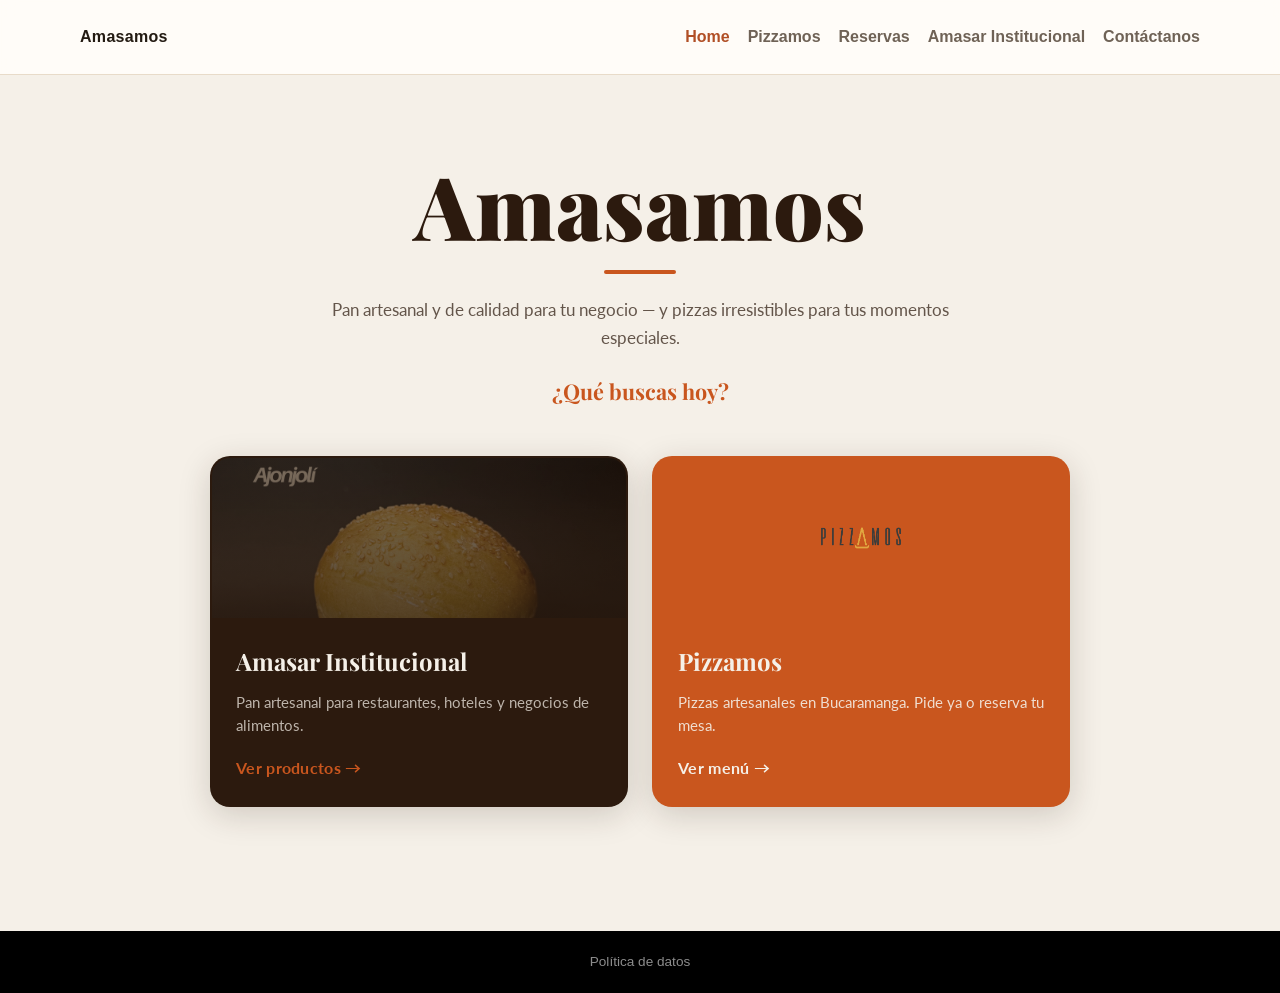
==== index.html @ e1d54f3e "Home change" ====
<!doctype html>
<html lang="es">
<head>
  <meta charset="utf-8">
  <meta name="viewport" content="width=device-width, initial-scale=1">
  <title>Amasamos | Pan brioche institucional y Pizzamos</title>
  <meta name="description" content="Amasamos produce pan brioche premium para restaurantes y presenta Pizzamos, su pizzería artesanal.">
  <meta property="og:title" content="Amasamos | Pan brioche institucional y Pizzamos">
  <meta property="og:description" content="Pan brioche de alta calidad, líneas Standard y Premium, y experiencia gastronómica con Pizzamos.">
  <meta property="og:type" content="website">
  <meta property="og:image" content="assets/photos/Logos/LogoPizzamos.png">
  <meta property="og:locale" content="es_CO">
  <link rel="stylesheet" href="styles.css">
  <link href="https://fonts.googleapis.com/css2?family=Playfair+Display:wght@700;900&family=Lato:wght@400;700&display=swap" rel="stylesheet">
  <style>
    body { background: #F5F0E8; }

    .home-selector {
      min-height: calc(100vh - 74px);
      display: flex;
      flex-direction: column;
      align-items: center;
      justify-content: center;
      padding: 52px 24px 64px;
      font-family: 'Lato', sans-serif;
    }

    .home-header {
      text-align: center;
      max-width: 640px;
      margin-bottom: 48px;
    }

    .home-brand {
      font-family: 'Playfair Display', serif;
      font-size: clamp(3rem, 8vw, 5.5rem);
      font-weight: 900;
      color: #2C1A0E;
      margin: 0 0 16px;
      line-height: 1.1;
    }

    .home-divider {
      width: 72px;
      height: 4px;
      background: #C9561E;
      border-radius: 2px;
      margin: 0 auto 22px;
    }

    .home-tagline {
      font-family: 'Lato', sans-serif;
      color: #2C1A0E;
      font-size: 1.05rem;
      line-height: 1.65;
      margin: 0 0 22px;
      opacity: 0.72;
    }

    .home-question {
      font-family: 'Playfair Display', serif;
      font-size: 1.35rem;
      font-weight: 700;
      color: #C9561E;
      margin: 0;
    }

    .home-cards {
      display: grid;
      grid-template-columns: 1fr 1fr;
      gap: 24px;
      width: 100%;
      max-width: 860px;
    }

    .home-card {
      border-radius: 20px;
      overflow: hidden;
      text-decoration: none;
      display: flex;
      flex-direction: column;
      transition: transform 0.22s ease, box-shadow 0.22s ease, border-color 0.22s ease;
      box-shadow: 0 8px 32px rgba(44, 26, 14, 0.18);
      border: 2px solid transparent;
    }

    .home-card:hover {
      transform: translateY(-3px);
      box-shadow: 0 18px 44px rgba(44, 26, 14, 0.26);
    }

    .home-card--amasar { background: #2C1A0E; }
    .home-card--amasar:hover { border-color: #C9561E; }

    .home-card--pizzamos { background: #C9561E; }
    .home-card--pizzamos:hover { border-color: #2C1A0E; }

    .home-card__image {
      height: 160px;
      overflow: hidden;
      flex-shrink: 0;
      position: relative;
    }

    .home-card__image img {
      width: 100%;
      height: 100%;
      object-fit: cover;
      display: block;
      opacity: 0.55;
      transform: scale(1.04);
      filter: sepia(30%) brightness(0.85);
    }

    .home-card__image::after {
      content: '';
      position: absolute;
      inset: 0;
      background: linear-gradient(to bottom, rgba(44,26,14,0.15) 0%, rgba(44,26,14,0.55) 100%);
    }

    .home-card__logo {
      height: 160px;
      display: flex;
      align-items: center;
      justify-content: center;
      padding: 24px;
      flex-shrink: 0;
    }

    .home-card__logo img {
      max-height: 116px;
      object-fit: contain;
      display: block;
    }

    .home-card__body {
      padding: 24px;
      flex: 1;
      display: flex;
      flex-direction: column;
    }

    .home-card__body h2 {
      font-family: 'Playfair Display', serif;
      font-size: 1.5rem;
      color: #F5F0E8;
      margin: 0 0 10px;
    }

    .home-card__body p {
      font-family: 'Lato', sans-serif;
      font-size: 0.95rem;
      line-height: 1.55;
      margin: 0 0 auto;
      padding-bottom: 18px;
    }

    .home-card--amasar .home-card__body p { color: rgba(245,240,232,0.72); }
    .home-card--pizzamos .home-card__body p { color: rgba(245,240,232,0.88); }

    .home-card__cta {
      display: inline-block;
      font-family: 'Lato', sans-serif;
      font-weight: 700;
      font-size: 0.97rem;
      letter-spacing: 0.02em;
      color: #F5F0E8;
    }

    .home-card--amasar .home-card__cta { color: #C9561E; }

    @media (max-width: 640px) {
      .home-selector { padding: 36px 20px 52px; justify-content: flex-start; }
      .home-cards { grid-template-columns: 1fr; }
    }
  </style>
  <script type="application/ld+json">
  {
    "@context": "https://schema.org",
    "@type": "Organization",
    "name": "Amasamos",
    "url": "https://hal1f4x.github.io/AmasamosWeb/",
    "email": "ventas@amasamos.com",
    "sameAs": ["https://instagram.com/amasamos"],
    "brand": [
      {"@type": "Brand", "name": "Amasamos"},
      {"@type": "Brand", "name": "Pizzamos"}
    ]
  }
  </script>
</head>
<body>
  <header class="site-header">
    <div class="container nav-wrap">
      <a class="brand" href="index.html">Amasamos</a>
      <button class="nav-toggle" data-nav-toggle aria-expanded="false" aria-label="Abrir menú principal">Menú</button>
      <nav class="nav-menu" data-nav-menu>
        <a class="nav-link active" href="index.html">Home</a>
        <a class="nav-link" href="pizzamos.html">Pizzamos</a>
        <a class="nav-link" href="reservas.html">Reservas</a>
        <div class="dropdown" data-dropdown>
          <a class="dropdown-button" href="amasar/index.html">Amasar Institucional</a>
          <div class="dropdown-menu">
            <a class="nav-link" href="amasar/index.html">Amasar Institucional</a>
            <a class="nav-link" href="amasar/standard.html">Línea Standard</a>
            <a class="nav-link" href="amasar/premium.html">Línea Premium</a>
          </div>
        </div>
        <a class="nav-link" href="contacto.html">Contáctanos</a>
      </nav>
    </div>
  </header>

  <main class="home-selector">

    <div class="home-header">
      <h1 class="home-brand">Amasamos</h1>
      <div class="home-divider"></div>
      <p class="home-tagline">Pan artesanal y de calidad para tu negocio — y pizzas irresistibles para tus momentos especiales.</p>
      <p class="home-question">¿Qué buscas hoy?</p>
    </div>

    <div class="home-cards">

      <a class="home-card home-card--amasar" href="amasar/index.html">
        <div class="home-card__image">
          <img src="assets/photos/Panes/Ajonjoli.png" alt="Pan ajonjolí artesanal de Amasar Institucional">
        </div>
        <div class="home-card__body">
          <h2>Amasar Institucional</h2>
          <p>Pan artesanal para restaurantes, hoteles y negocios de alimentos.</p>
          <span class="home-card__cta">Ver productos →</span>
        </div>
      </a>

      <a class="home-card home-card--pizzamos" href="pizzamos.html">
        <div class="home-card__logo">
          <img src="assets/photos/Logos/Logo Pizzamos-01.png" alt="Logo Pizzamos">
        </div>
        <div class="home-card__body">
          <h2>Pizzamos</h2>
          <p>Pizzas artesanales en Bucaramanga. Pide ya o reserva tu mesa.</p>
          <span class="home-card__cta">Ver menú →</span>
        </div>
      </a>

    </div>

  </main>

  <footer class="footer">
    <div class="footer-inner container">
      <a href="politica-de-datos.html" class="footer-link">Política de datos</a>
    </div>
  </footer>
<script src="script.js"></script>
</body>
</html>
---- styles.css ----
:root {
  --bg: #f7f2eb;
  --paper: #fffdf9;
  --ink: #231a12;
  --muted: #6f6256;
  --line: #e8dbc9;
  --brand: #b14f26;
  --brand-2: #2f6b52;
  --radius: 16px;
  --shadow: 0 14px 36px rgba(35, 26, 18, 0.1);
}

* {
  box-sizing: border-box;
}

html,
body {
  margin: 0;
  padding: 0;
}

body {
  font-family: "Segoe UI", "Noto Sans", Arial, sans-serif;
  color: var(--ink);
  background:
    radial-gradient(circle at 0% 0%, rgba(177, 79, 38, 0.14), transparent 40%),
    radial-gradient(circle at 100% 50%, rgba(47, 107, 82, 0.1), transparent 40%),
    var(--bg);
  line-height: 1.6;
}

a {
  color: inherit;
  text-decoration: none;
}

img {
  max-width: 100%;
  display: block;
}

.container {
  width: min(1120px, 92%);
  margin: 0 auto;
}

.site-header {
  position: sticky;
  top: 0;
  z-index: 50;
  border-bottom: 1px solid var(--line);
  backdrop-filter: blur(8px);
  background: rgba(255, 253, 249, 0.92);
}

.nav-wrap {
  min-height: 74px;
  display: flex;
  align-items: center;
  justify-content: space-between;
  gap: 16px;
}

.brand {
  font-weight: 800;
  letter-spacing: 0.3px;
}

.nav-toggle {
  border: 1px solid var(--line);
  border-radius: 10px;
  background: var(--paper);
  color: var(--ink);
  padding: 8px 12px;
}

.nav-menu {
  display: none;
  position: absolute;
  top: 74px;
  left: 0;
  right: 0;
  background: var(--paper);
  border-bottom: 1px solid var(--line);
  padding: 14px 4%;
}

.nav-menu.open {
  display: grid;
  gap: 10px;
}

.nav-link {
  color: var(--muted);
  font-weight: 700;
}

.nav-link:hover,
.nav-link.active {
  color: var(--brand);
}

.dropdown {
  display: grid;
  gap: 8px;
}

.dropdown-button {
  border: 0;
  padding: 0;
  text-align: left;
  background: transparent;
  color: var(--muted);
  font-weight: 700;
}

.dropdown-menu {
  display: grid;
  gap: 8px;
  padding-left: 12px;
  border-left: 2px solid var(--line);
}

.hero {
  padding: 72px 0 40px;
}

.hero-pizzamos {
  padding: 52px 0 18px;
}

.hero-pizzamos .container {
  max-width: 760px;
}

.hero-pizzamos .kicker {
  margin-bottom: 6px;
}

.hero-pizzamos h1 {
  margin-bottom: 10px;
}

.hero-lead {
  max-width: 34rem;
  margin-bottom: 10px;
  font-size: 1.02rem;
  color: var(--ink);
}

.hero-pizzamos .actions {
  margin-top: 6px;
}

.hero-support {
  margin: 10px 0 0;
  font-size: 0.95rem;
  letter-spacing: 0.01em;
}

.social-proof {
  display: flex;
  flex-wrap: wrap;
  align-items: center;
  gap: 10px 14px;
  margin-top: 12px;
  padding: 10px 14px;
  width: fit-content;
  border: 1px solid var(--line);
  border-radius: 999px;
  background: rgba(255, 253, 249, 0.78);
}

.social-proof-stars {
  color: var(--brand);
  letter-spacing: 0.12em;
  font-size: 0.92rem;
}

.social-proof-rating,
.social-proof-meta {
  margin: 0;
  font-size: 0.95rem;
}

.social-proof-rating {
  font-weight: 700;
}

.social-proof-link {
  color: var(--brand);
  font-size: 0.92rem;
  font-weight: 700;
}

.social-proof-link:hover,
.social-proof-link:focus-visible {
  text-decoration: underline;
}

.section-menu-pizzamos {
  padding-top: 12px;
}

.hero-grid {
  display: grid;
  gap: 24px;
  align-items: center;
}

.kicker {
  text-transform: uppercase;
  font-size: 0.78rem;
  letter-spacing: 1px;
  color: var(--brand);
  font-weight: 800;
}

h1 {
  margin: 8px 0 14px;
  line-height: 1.14;
  font-size: clamp(1.9rem, 5vw, 3rem);
}

h2 {
  margin: 0 0 12px;
  font-size: clamp(1.35rem, 4vw, 2.1rem);
}

h3 {
  margin: 0 0 10px;
}

p {
  margin: 0 0 14px;
}

.muted {
  color: var(--muted);
}

.section {
  padding: 34px 0;
}

.grid {
  display: grid;
  gap: 16px;
}

.card {
  background: var(--paper);
  border: 1px solid var(--line);
  border-radius: var(--radius);
  box-shadow: var(--shadow);
  padding: 20px;
}

.media-card {
  overflow: hidden;
  padding: 0;
}

.media-card img {
  width: 100%;
  height: 230px;
  object-fit: cover;
}

.media-body {
  padding: 16px;
}

.actions {
  display: flex;
  flex-wrap: wrap;
  gap: 10px;
  margin-top: 10px;
}

.btn {
  display: inline-flex;
  align-items: center;
  justify-content: center;
  border-radius: 999px;
  font-weight: 700;
  padding: 10px 16px;
  border: 1px solid transparent;
}

.btn.primary {
  background: var(--brand);
  color: #fff;
}

.btn.secondary {
  background: var(--paper);
  border-color: var(--line);
}

.btn.alt {
  background: var(--brand-2);
  color: #fff;
}

.btn.whatsapp-cta {
  background: #25d366;
  color: #fff;
  border-color: #25d366;
  gap: 8px;
}

.btn.whatsapp-cta:hover,
.btn.whatsapp-cta:focus-visible {
  background: #20ba57;
  border-color: #20ba57;
}

.whatsapp-icon {
  width: 1.05rem;
  height: 1.05rem;
  fill: currentColor;
  flex-shrink: 0;
}
.menu-stack {
  display: grid;
  gap: 28px;
}

.menu-page {
  display: flex;
  justify-content: center;
}

.menu-page img {
  width: 100%;
  max-width: 900px;
  height: auto;
  border-radius: 14px;
  border: 1px solid var(--line);
  box-shadow: var(--shadow);
}

.embed-wrap {
  border: 1px solid var(--line);
  border-radius: var(--radius);
  overflow: hidden;
  background: #fff;
}

.embed-wrap iframe {
  width: 100%;
  min-height: 760px;
  border: 0;
}

/* ── Formulario de reservas ─────────────────────────────── */
.reserva-form {
  max-width: 640px;
}

.form-group {
  display: flex;
  flex-direction: column;
  gap: 6px;
  margin-bottom: 20px;
}

.form-group label,
.radio-group legend {
  font-weight: 700;
  font-size: 0.95rem;
  color: var(--ink);
}

.form-group input[type="text"],
.form-group input[type="tel"],
.form-group input[type="email"],
.form-group input[type="date"],
.form-group input[type="time"],
.form-group select {
  padding: 10px 14px;
  border: 1px solid var(--line);
  border-radius: 10px;
  background: var(--bg);
  color: var(--ink);
  font-family: inherit;
  font-size: 1rem;
  outline: none;
  transition: border-color 0.15s;
}

.form-group input:focus,
.form-group select:focus {
  border-color: var(--brand);
}

.radio-group {
  border: none;
  padding: 0;
  margin: 0;
  display: flex;
  flex-direction: column;
  gap: 8px;
}

.radio-group legend {
  margin-bottom: 4px;
  padding: 0;
}

.radio-label {
  display: flex;
  align-items: center;
  gap: 8px;
  font-weight: 400;
  cursor: pointer;
}

.radio-label input[type="radio"] {
  accent-color: var(--brand);
  width: 17px;
  height: 17px;
  cursor: pointer;
  flex-shrink: 0;
}

.form-row {
  display: grid;
  grid-template-columns: 1fr 1fr;
  gap: 16px;
}

.form-feedback {
  padding: 14px 18px;
  border-radius: 10px;
  margin-bottom: 20px;
  font-weight: 600;
  font-size: 0.97rem;
}

.form-feedback.success {
  background: #e6f4ec;
  border: 1px solid #a8d5b8;
  color: #1d6438;
}

.form-feedback.error {
  background: #fdecea;
  border: 1px solid #f5c6c2;
  color: #a12b1e;
}

.form-consent {
  margin-bottom: 20px;
}

.checkbox-label {
  display: flex;
  align-items: flex-start;
  gap: 10px;
  font-weight: 400;
  cursor: pointer;
  line-height: 1.5;
}

.checkbox-label input[type="checkbox"] {
  accent-color: var(--brand);
  width: 17px;
  height: 17px;
  margin-top: 2px;
  flex-shrink: 0;
  cursor: pointer;
}

.checkbox-label a {
  color: var(--brand);
  font-weight: 600;
  text-decoration: underline;
}

.field-error {
  font-size: 0.87rem;
  color: #a12b1e;
  font-weight: 600;
  margin-top: 2px;
}

.reserva-form > .btn {
  width: 100%;
}

.reserva-form .btn:disabled {
  opacity: 0.6;
  cursor: not-allowed;
}

@media (max-width: 520px) {
  .form-row {
    grid-template-columns: 1fr;
  }
}

/* ── Footer ─────────────────────────────────────────────── */
.footer {
  margin-top: 30px;
  background-color: #000;
  padding: 20px 0;
}

.footer-inner {
  display: flex;
  align-items: center;
  justify-content: center;
}

.footer-link {
  color: rgba(255, 255, 255, 0.55);
  font-size: 0.85rem;
  transition: color 0.15s;
}

.footer-link:hover,
.footer-link:focus-visible {
  color: #fff;
}

/* ── Política de datos ───────────────────────────────────── */
.politica-wrap {
  max-width: 800px;
}

.politica-meta {
  margin-bottom: 28px;
  font-size: 0.95rem;
}

.politica-intro {
  margin-bottom: 28px;
}

.politica-intro ul {
  margin: 10px 0 10px 20px;
  padding: 0;
}

.politica-toc {
  margin-bottom: 40px;
  padding: 18px 24px;
}

.politica-toc-title {
  font-weight: 700;
  font-size: 0.85rem;
  text-transform: uppercase;
  letter-spacing: 0.08em;
  color: var(--muted);
  margin-bottom: 8px;
}

.politica-toc ul {
  margin: 0;
  padding: 0 0 0 18px;
  display: flex;
  flex-direction: column;
  gap: 4px;
}

.politica-toc a {
  color: var(--brand);
  font-weight: 600;
  font-size: 0.97rem;
}

.politica-toc a:hover {
  text-decoration: underline;
}

.politica-seccion {
  margin-bottom: 60px;
}

.politica-seccion-header {
  display: flex;
  flex-wrap: wrap;
  align-items: baseline;
  gap: 12px;
  border-bottom: 2px solid var(--brand);
  padding-bottom: 10px;
  margin-bottom: 28px;
}

.politica-seccion-header h2 {
  margin: 0;
}

.politica-tag {
  font-size: 0.85rem;
  color: var(--muted);
  font-weight: 600;
}

.politica-bloque {
  margin-bottom: 28px;
}

.politica-bloque h3 {
  font-size: 1rem;
  text-transform: uppercase;
  letter-spacing: 0.04em;
  color: var(--muted);
  font-weight: 700;
  margin: 0 0 10px;
}

.politica-bloque h4 {
  font-size: 0.97rem;
  font-weight: 700;
  margin: 16px 0 6px;
  color: var(--ink);
}

.politica-bloque ul,
.politica-intro ul {
  padding-left: 20px;
  margin: 6px 0 10px;
}

.politica-bloque li {
  margin-bottom: 4px;
}

.politica-dl dt {
  font-weight: 700;
  margin-top: 10px;
}

.politica-dl dd {
  margin: 2px 0 0 16px;
  color: var(--muted);
}

.politica-firma {
  margin-top: 20px;
  line-height: 1.8;
  font-size: 0.97rem;
}

.politica-pie {
  text-align: center;
  font-size: 0.88rem;
  margin-top: 40px;
  padding-bottom: 10px;
}

.whatsapp-stack {
  position: fixed;
  right: 16px;
  bottom: 16px;
  z-index: 60;
  display: grid;
  gap: 10px;
}

.whatsapp-btn {
  border-radius: 999px;
  color: #fff;
  font-weight: 700;
  font-size: 0.9rem;
  padding: 10px 14px;
  box-shadow: var(--shadow);
}

.whatsapp-btn.pizzamos {
  background: #25d366;
}

.whatsapp-btn.amasamos {
  background: #c85e2f;
}

@media (min-width: 860px) {
  .nav-toggle {
    display: none;
  }

  .nav-menu {
    display: flex;
    position: static;
    border: 0;
    background: transparent;
    padding: 0;
    align-items: center;
    gap: 18px;
  }

  .dropdown {
    position: relative;
    display: block;
  }

  .dropdown-menu {
    display: none;
    position: absolute;
    top: calc(100% + 8px);
    left: 0;
    min-width: 210px;
    background: var(--paper);
    border: 1px solid var(--line);
    border-radius: 10px;
    padding: 10px;
    box-shadow: var(--shadow);
  }
  .dropdown.open .dropdown-menu {
    display: grid;
  }

  .hero-grid {
    grid-template-columns: 1.15fr 1fr;
  }

  .grid.cols-2 {
    grid-template-columns: repeat(2, minmax(0, 1fr));
  }

  .grid.cols-3 {
    grid-template-columns: repeat(3, minmax(0, 1fr));
  }
}
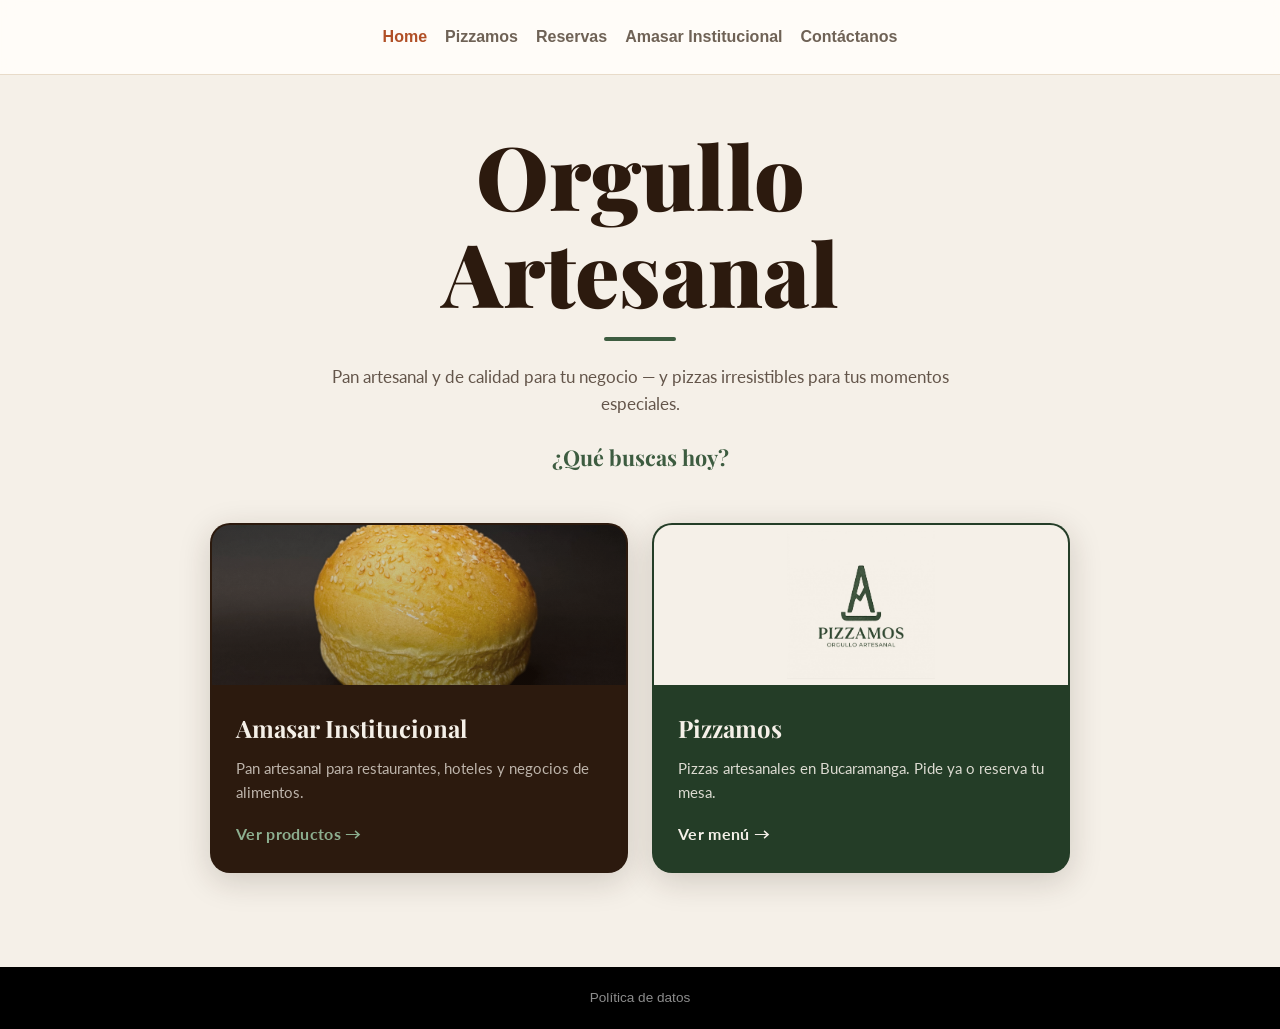
==== commit 9916c725: "cambios varios" ====
--- a/index.html
+++ b/index.html
@@ -43,7 +43,7 @@
     .home-divider {
       width: 72px;
       height: 4px;
-      background: #C9561E;
+      background: #3D5C40;
       border-radius: 2px;
       margin: 0 auto 22px;
     }
@@ -61,7 +61,7 @@
       font-family: 'Playfair Display', serif;
       font-size: 1.35rem;
       font-weight: 700;
-      color: #C9561E;
+      color: #3D5C40;
       margin: 0;
     }
 
@@ -90,10 +90,12 @@
     }
 
     .home-card--amasar { background: #2C1A0E; }
-    .home-card--amasar:hover { border-color: #C9561E; }
-
-    .home-card--pizzamos { background: #C9561E; }
-    .home-card--pizzamos:hover { border-color: #2C1A0E; }
+    .home-card--amasar:hover { border-color: #3D5C40; }
+
+    .home-card--pizzamos { background: #243D27; }
+    .home-card--pizzamos:hover { border-color: #F5F0E8; }
+    .home-card--pizzamos .home-card__logo { background: #F5F0E8; border-radius: 12px 12px 0 0; }
+    .home-card--pizzamos .home-card__logo img { mix-blend-mode: multiply; }
 
     .home-card__image {
       height: 160px;
@@ -106,17 +108,18 @@
       width: 100%;
       height: 100%;
       object-fit: cover;
+      object-position: center 80%;
       display: block;
-      opacity: 0.55;
+      opacity: 0.85;
       transform: scale(1.04);
-      filter: sepia(30%) brightness(0.85);
+      filter: sepia(15%) brightness(1.05);
     }
 
     .home-card__image::after {
       content: '';
       position: absolute;
       inset: 0;
-      background: linear-gradient(to bottom, rgba(44,26,14,0.15) 0%, rgba(44,26,14,0.55) 100%);
+      background: linear-gradient(to bottom, rgba(44,26,14,0.05) 0%, rgba(44,26,14,0.30) 100%);
     }
 
     .home-card__logo {
@@ -124,12 +127,13 @@
       display: flex;
       align-items: center;
       justify-content: center;
-      padding: 24px;
+      padding: 12px 16px;
       flex-shrink: 0;
     }
 
     .home-card__logo img {
-      max-height: 116px;
+      width: 100%;
+      max-height: 148px;
       object-fit: contain;
       display: block;
     }
@@ -168,7 +172,7 @@
       color: #F5F0E8;
     }
 
-    .home-card--amasar .home-card__cta { color: #C9561E; }
+    .home-card--amasar .home-card__cta { color: #8DAF90; }
 
     @media (max-width: 640px) {
       .home-selector { padding: 36px 20px 52px; justify-content: flex-start; }
@@ -193,7 +197,6 @@
 <body>
   <header class="site-header">
     <div class="container nav-wrap">
-      <a class="brand" href="index.html">Amasamos</a>
       <button class="nav-toggle" data-nav-toggle aria-expanded="false" aria-label="Abrir menú principal">Menú</button>
       <nav class="nav-menu" data-nav-menu>
         <a class="nav-link active" href="index.html">Home</a>
@@ -215,7 +218,7 @@
   <main class="home-selector">
 
     <div class="home-header">
-      <h1 class="home-brand">Amasamos</h1>
+      <h1 class="home-brand">Orgullo Artesanal</h1>
       <div class="home-divider"></div>
       <p class="home-tagline">Pan artesanal y de calidad para tu negocio — y pizzas irresistibles para tus momentos especiales.</p>
       <p class="home-question">¿Qué buscas hoy?</p>
@@ -236,7 +239,7 @@
 
       <a class="home-card home-card--pizzamos" href="pizzamos.html">
         <div class="home-card__logo">
-          <img src="assets/photos/Logos/Logo Pizzamos-01.png" alt="Logo Pizzamos">
+          <img src="assets/photos/Logos/Nuevo Logo.jpeg" alt="Logo Pizzamos">
         </div>
         <div class="home-card__body">
           <h2>Pizzamos</h2>
--- a/styles.css
+++ b/styles.css
@@ -58,7 +58,7 @@
   min-height: 74px;
   display: flex;
   align-items: center;
-  justify-content: space-between;
+  justify-content: center;
   gap: 16px;
 }
 
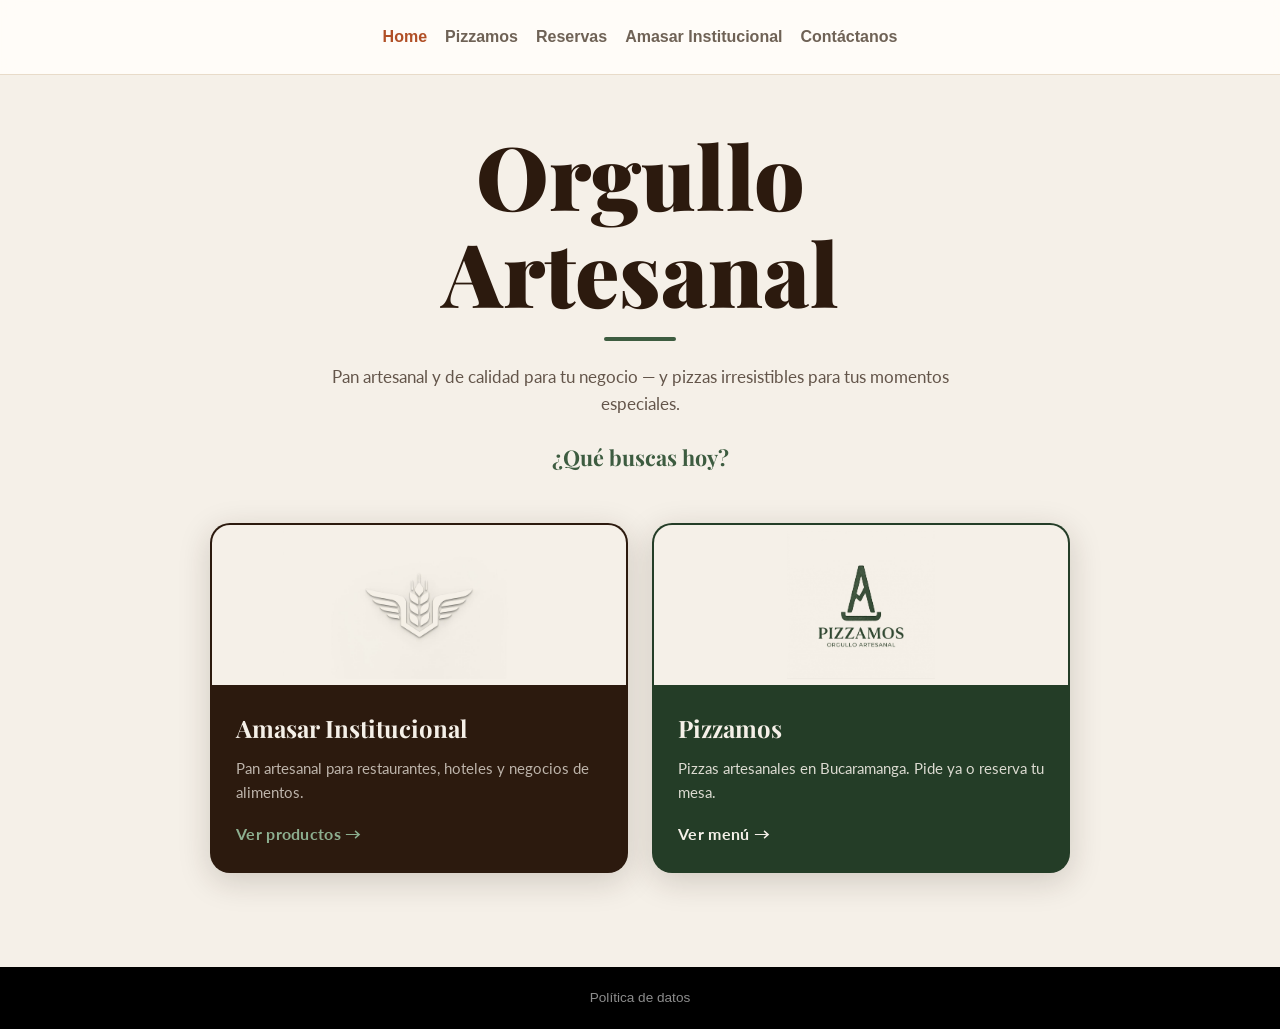
==== commit e82a6f31: "indexnewversion" ====
--- a/index.html
+++ b/index.html
@@ -91,6 +91,8 @@
 
     .home-card--amasar { background: #2C1A0E; }
     .home-card--amasar:hover { border-color: #3D5C40; }
+    .home-card--amasar .home-card__logo { background: #F5F0E8; border-radius: 12px 12px 0 0; }
+    .home-card--amasar .home-card__logo img { mix-blend-mode: multiply; }
 
     .home-card--pizzamos { background: #243D27; }
     .home-card--pizzamos:hover { border-color: #F5F0E8; }
@@ -227,8 +229,8 @@
     <div class="home-cards">
 
       <a class="home-card home-card--amasar" href="amasar/index.html">
-        <div class="home-card__image">
-          <img src="assets/photos/Panes/Ajonjoli.png" alt="Pan ajonjolí artesanal de Amasar Institucional">
+        <div class="home-card__logo">
+          <img src="assets/photos/Logos/Logo Amasar.jpeg" alt="Logo Amasar Institucional">
         </div>
         <div class="home-card__body">
           <h2>Amasar Institucional</h2>
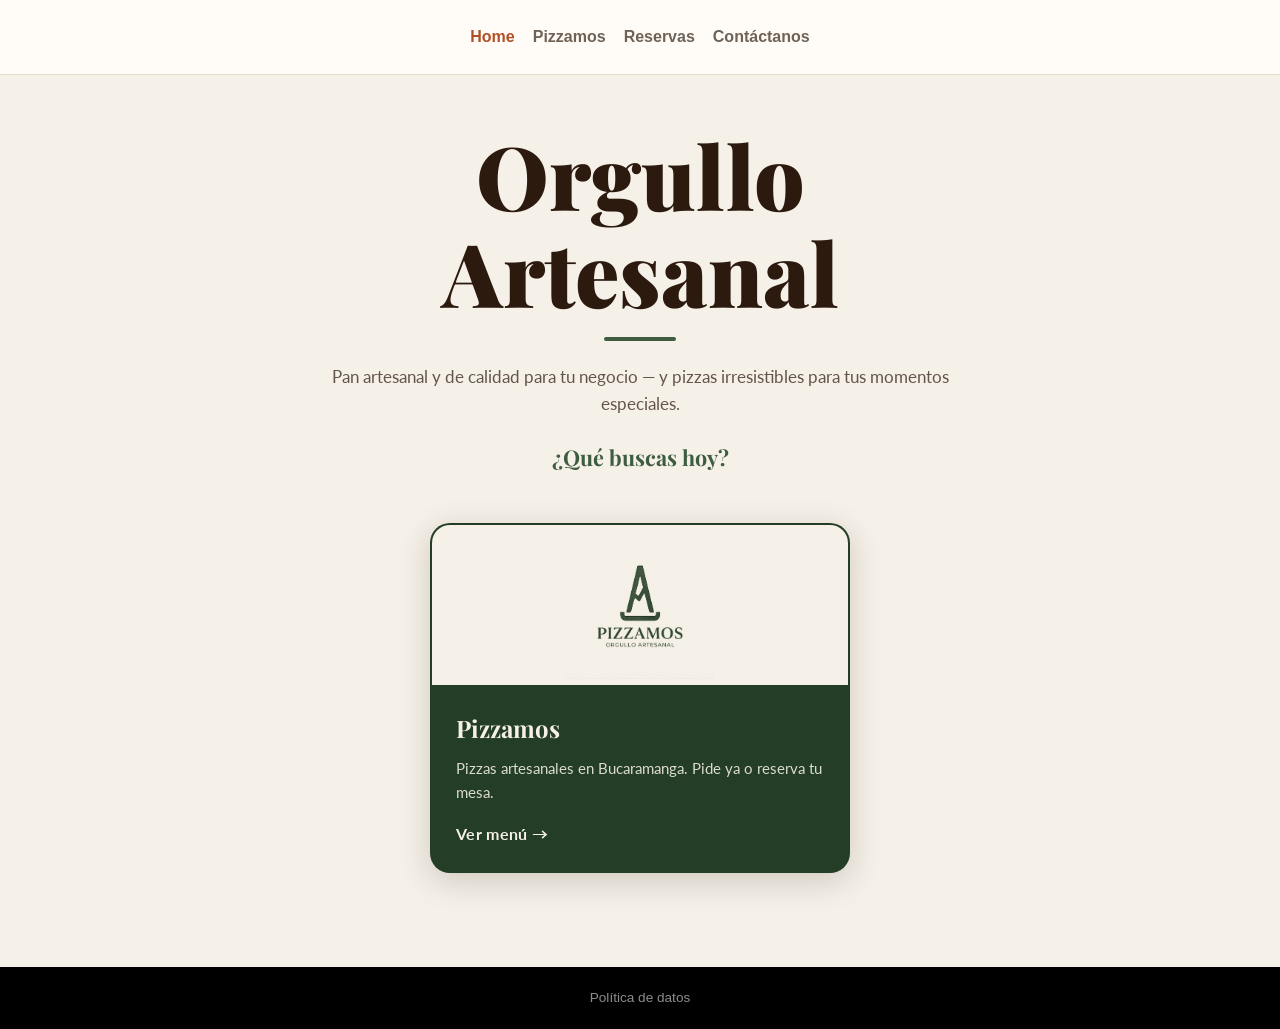
==== commit 990cce6f: "nuevaversion" ====
--- a/index.html
+++ b/index.html
@@ -66,14 +66,16 @@
     }
 
     .home-cards {
-      display: grid;
-      grid-template-columns: 1fr 1fr;
+      display: flex;
+      justify-content: center;
       gap: 24px;
       width: 100%;
       max-width: 860px;
     }
 
     .home-card {
+      width: 100%;
+      max-width: 420px;
       border-radius: 20px;
       overflow: hidden;
       text-decoration: none;
@@ -178,7 +180,6 @@
 
     @media (max-width: 640px) {
       .home-selector { padding: 36px 20px 52px; justify-content: flex-start; }
-      .home-cards { grid-template-columns: 1fr; }
     }
   </style>
   <script type="application/ld+json">
@@ -204,14 +205,6 @@
         <a class="nav-link active" href="index.html">Home</a>
         <a class="nav-link" href="pizzamos.html">Pizzamos</a>
         <a class="nav-link" href="reservas.html">Reservas</a>
-        <div class="dropdown" data-dropdown>
-          <a class="dropdown-button" href="amasar/index.html">Amasar Institucional</a>
-          <div class="dropdown-menu">
-            <a class="nav-link" href="amasar/index.html">Amasar Institucional</a>
-            <a class="nav-link" href="amasar/standard.html">Línea Standard</a>
-            <a class="nav-link" href="amasar/premium.html">Línea Premium</a>
-          </div>
-        </div>
         <a class="nav-link" href="contacto.html">Contáctanos</a>
       </nav>
     </div>
@@ -227,17 +220,6 @@
     </div>
 
     <div class="home-cards">
-
-      <a class="home-card home-card--amasar" href="amasar/index.html">
-        <div class="home-card__logo">
-          <img src="assets/photos/Logos/Logo Amasar.jpeg" alt="Logo Amasar Institucional">
-        </div>
-        <div class="home-card__body">
-          <h2>Amasar Institucional</h2>
-          <p>Pan artesanal para restaurantes, hoteles y negocios de alimentos.</p>
-          <span class="home-card__cta">Ver productos →</span>
-        </div>
-      </a>
 
       <a class="home-card home-card--pizzamos" href="pizzamos.html">
         <div class="home-card__logo">
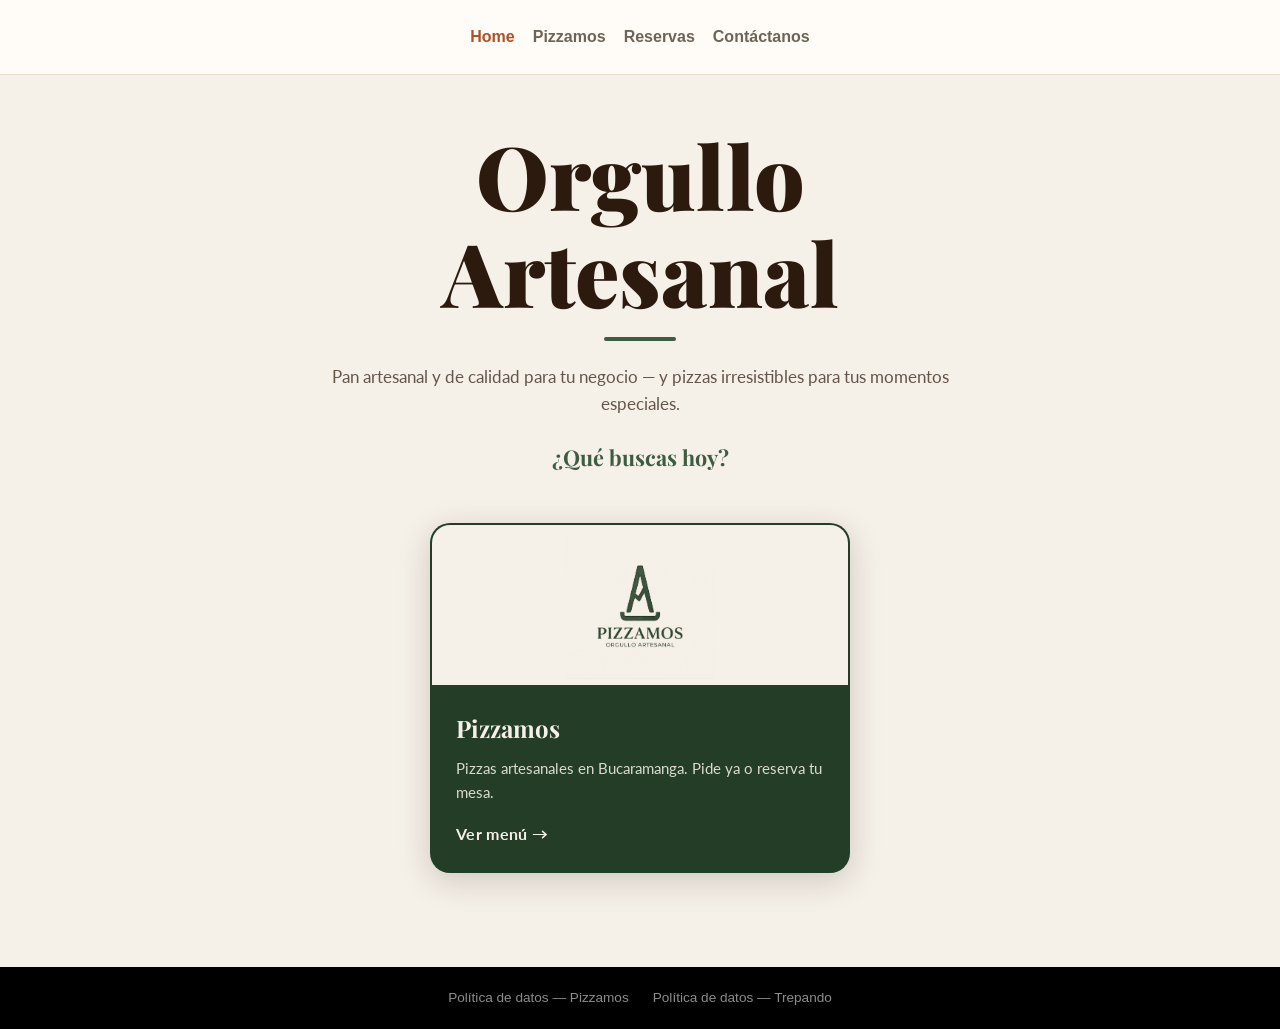
==== commit d9694416: "politicas de datos" ====
--- a/index.html
+++ b/index.html
@@ -3,7 +3,7 @@
 <head>
   <meta charset="utf-8">
   <meta name="viewport" content="width=device-width, initial-scale=1">
-  <title>Amasamos | Pan brioche institucional y Pizzamos</title>
+  <title>Amasamos</title>
   <meta name="description" content="Amasamos produce pan brioche premium para restaurantes y presenta Pizzamos, su pizzería artesanal.">
   <meta property="og:title" content="Amasamos | Pan brioche institucional y Pizzamos">
   <meta property="og:description" content="Pan brioche de alta calidad, líneas Standard y Premium, y experiencia gastronómica con Pizzamos.">
@@ -238,7 +238,8 @@
 
   <footer class="footer">
     <div class="footer-inner container">
-      <a href="politica-de-datos.html" class="footer-link">Política de datos</a>
+      <a href="politica-de-datos.html" class="footer-link">Política de datos — Pizzamos</a>
+      <a href="politica-de-datos-trepando.html" class="footer-link">Política de datos — Trepando</a>
     </div>
   </footer>
 <script src="script.js"></script>
--- a/styles.css
+++ b/styles.css
@@ -513,6 +513,7 @@
   display: flex;
   align-items: center;
   justify-content: center;
+  gap: 24px;
 }
 
 .footer-link {
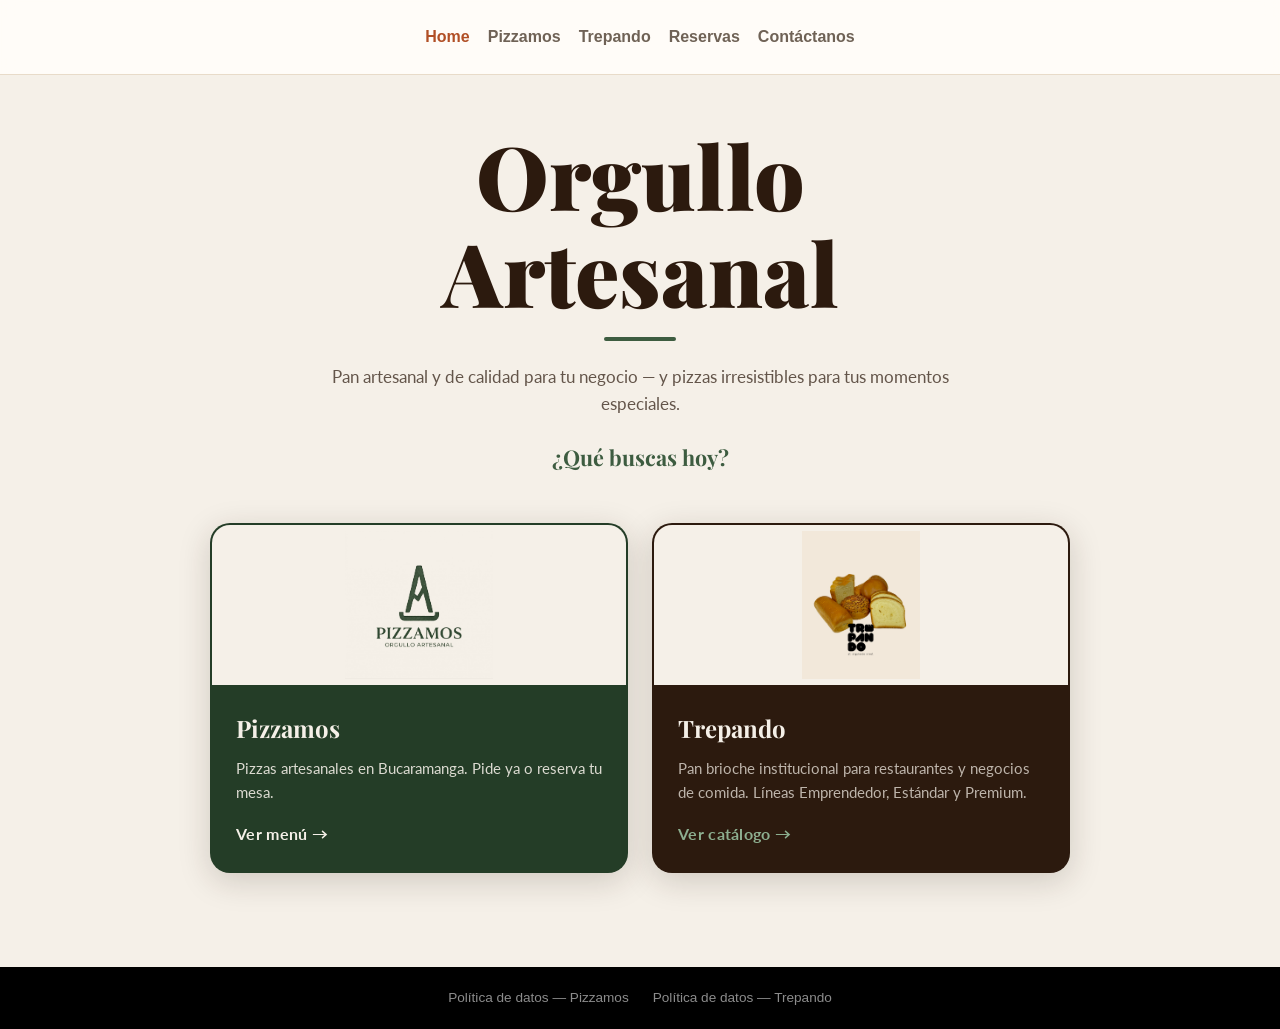
==== commit 3d43d149: "trepando" ====
--- a/index.html
+++ b/index.html
@@ -204,6 +204,7 @@
       <nav class="nav-menu" data-nav-menu>
         <a class="nav-link active" href="index.html">Home</a>
         <a class="nav-link" href="pizzamos.html">Pizzamos</a>
+        <a class="nav-link" href="trepando.html">Trepando</a>
         <a class="nav-link" href="reservas.html">Reservas</a>
         <a class="nav-link" href="contacto.html">Contáctanos</a>
       </nav>
@@ -232,6 +233,17 @@
         </div>
       </a>
 
+      <a class="home-card home-card--amasar" href="trepando.html">
+        <div class="home-card__logo">
+          <img src="assets/photos/Panes/Todos los panes.png" alt="Todos los panes de Trepando">
+        </div>
+        <div class="home-card__body">
+          <h2>Trepando</h2>
+          <p>Pan brioche institucional para restaurantes y negocios de comida. Líneas Emprendedor, Estándar y Premium.</p>
+          <span class="home-card__cta">Ver catálogo →</span>
+        </div>
+      </a>
+
     </div>
 
   </main>
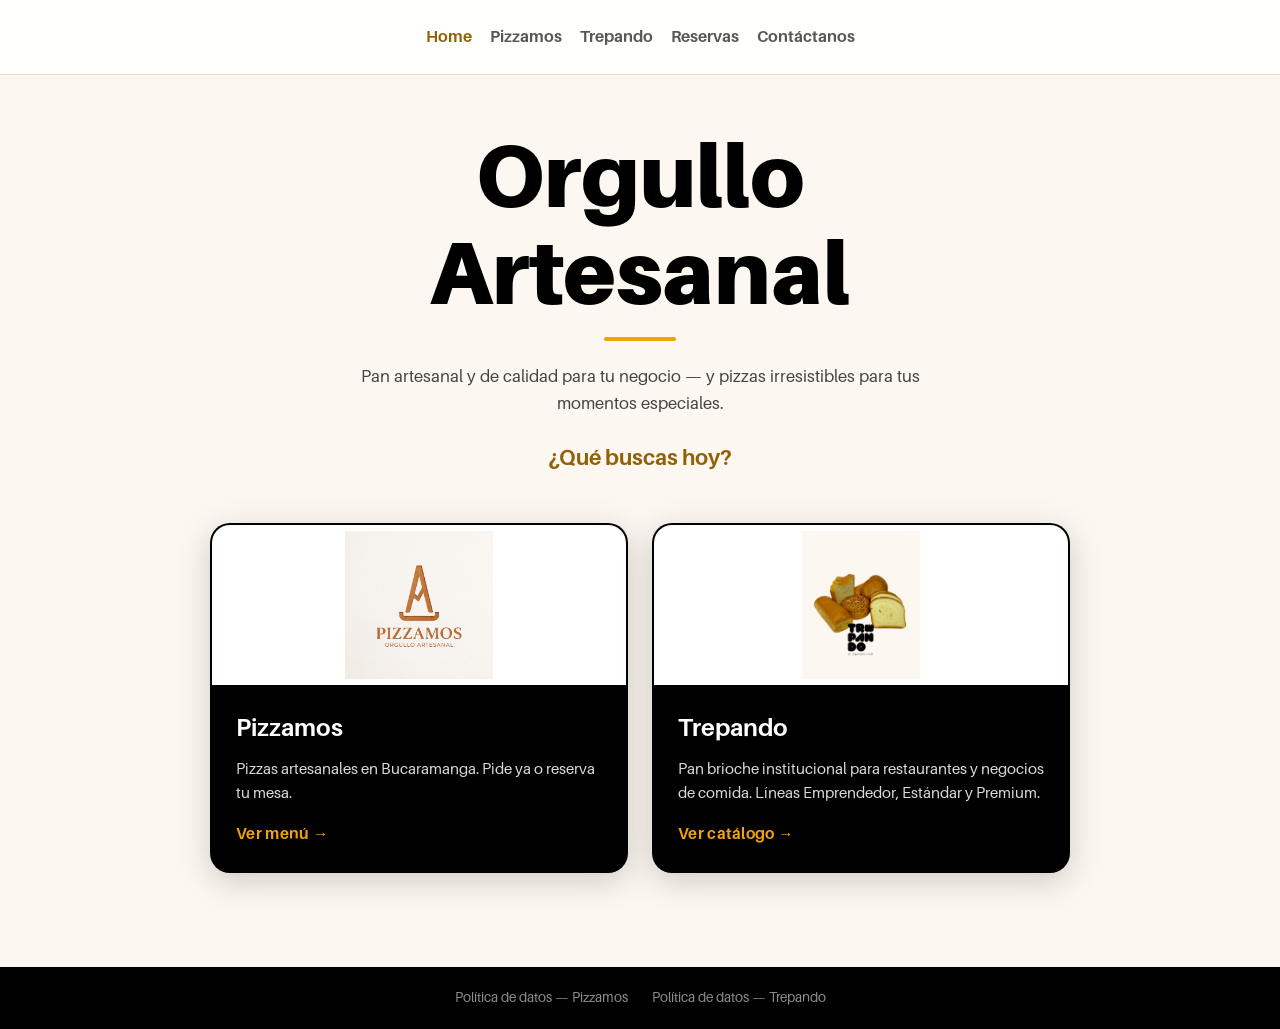
==== commit f837dfcc: "colorcode" ====
--- a/index.html
+++ b/index.html
@@ -11,9 +11,8 @@
   <meta property="og:image" content="assets/photos/Logos/LogoPizzamos.png">
   <meta property="og:locale" content="es_CO">
   <link rel="stylesheet" href="styles.css">
-  <link href="https://fonts.googleapis.com/css2?family=Playfair+Display:wght@700;900&family=Lato:wght@400;700&display=swap" rel="stylesheet">
   <style>
-    body { background: #F5F0E8; }
+    body { background: var(--bg); }
 
     .home-selector {
       min-height: calc(100vh - 74px);
@@ -22,7 +21,6 @@
       align-items: center;
       justify-content: center;
       padding: 52px 24px 64px;
-      font-family: 'Lato', sans-serif;
     }
 
     .home-header {
@@ -32,10 +30,9 @@
     }
 
     .home-brand {
-      font-family: 'Playfair Display', serif;
       font-size: clamp(3rem, 8vw, 5.5rem);
       font-weight: 900;
-      color: #2C1A0E;
+      color: var(--ink);
       margin: 0 0 16px;
       line-height: 1.1;
     }
@@ -43,14 +40,13 @@
     .home-divider {
       width: 72px;
       height: 4px;
-      background: #3D5C40;
+      background: var(--brand);
       border-radius: 2px;
       margin: 0 auto 22px;
     }
 
     .home-tagline {
-      font-family: 'Lato', sans-serif;
-      color: #2C1A0E;
+      color: var(--ink);
       font-size: 1.05rem;
       line-height: 1.65;
       margin: 0 0 22px;
@@ -58,10 +54,9 @@
     }
 
     .home-question {
-      font-family: 'Playfair Display', serif;
       font-size: 1.35rem;
       font-weight: 700;
-      color: #3D5C40;
+      color: var(--brand-text);
       margin: 0;
     }
 
@@ -82,23 +77,24 @@
       display: flex;
       flex-direction: column;
       transition: transform 0.22s ease, box-shadow 0.22s ease, border-color 0.22s ease;
-      box-shadow: 0 8px 32px rgba(44, 26, 14, 0.18);
+      box-shadow: 0 8px 32px rgba(0, 0, 0, 0.18);
       border: 2px solid transparent;
     }
 
     .home-card:hover {
       transform: translateY(-3px);
-      box-shadow: 0 18px 44px rgba(44, 26, 14, 0.26);
-    }
-
-    .home-card--amasar { background: #2C1A0E; }
-    .home-card--amasar:hover { border-color: #3D5C40; }
-    .home-card--amasar .home-card__logo { background: #F5F0E8; border-radius: 12px 12px 0 0; }
+      box-shadow: 0 18px 44px rgba(0, 0, 0, 0.26);
+    }
+
+    /* Ambas tarjetas comparten el mismo esquema: fondo negro, acento naranja al hover */
+    .home-card--amasar { background: var(--ink); }
+    .home-card--amasar:hover { border-color: var(--brand); }
+    .home-card--amasar .home-card__logo { background: var(--paper); border-radius: 12px 12px 0 0; }
     .home-card--amasar .home-card__logo img { mix-blend-mode: multiply; }
 
-    .home-card--pizzamos { background: #243D27; }
-    .home-card--pizzamos:hover { border-color: #F5F0E8; }
-    .home-card--pizzamos .home-card__logo { background: #F5F0E8; border-radius: 12px 12px 0 0; }
+    .home-card--pizzamos { background: var(--ink); }
+    .home-card--pizzamos:hover { border-color: var(--brand); }
+    .home-card--pizzamos .home-card__logo { background: var(--paper); border-radius: 12px 12px 0 0; }
     .home-card--pizzamos .home-card__logo img { mix-blend-mode: multiply; }
 
     .home-card__image {
@@ -123,7 +119,7 @@
       content: '';
       position: absolute;
       inset: 0;
-      background: linear-gradient(to bottom, rgba(44,26,14,0.05) 0%, rgba(44,26,14,0.30) 100%);
+      background: linear-gradient(to bottom, rgba(0,0,0,0.05) 0%, rgba(0,0,0,0.30) 100%);
     }
 
     .home-card__logo {
@@ -150,33 +146,26 @@
     }
 
     .home-card__body h2 {
-      font-family: 'Playfair Display', serif;
       font-size: 1.5rem;
-      color: #F5F0E8;
+      color: var(--paper);
       margin: 0 0 10px;
     }
 
     .home-card__body p {
-      font-family: 'Lato', sans-serif;
       font-size: 0.95rem;
       line-height: 1.55;
       margin: 0 0 auto;
       padding-bottom: 18px;
-    }
-
-    .home-card--amasar .home-card__body p { color: rgba(245,240,232,0.72); }
-    .home-card--pizzamos .home-card__body p { color: rgba(245,240,232,0.88); }
+      color: rgba(255,255,255,0.85);
+    }
 
     .home-card__cta {
       display: inline-block;
-      font-family: 'Lato', sans-serif;
       font-weight: 700;
       font-size: 0.97rem;
       letter-spacing: 0.02em;
-      color: #F5F0E8;
-    }
-
-    .home-card--amasar .home-card__cta { color: #8DAF90; }
+      color: var(--brand);
+    }
 
     @media (max-width: 640px) {
       .home-selector { padding: 36px 20px 52px; justify-content: flex-start; }
@@ -224,7 +213,7 @@
 
       <a class="home-card home-card--pizzamos" href="pizzamos.html">
         <div class="home-card__logo">
-          <img src="assets/photos/Logos/Nuevo Logo.jpeg" alt="Logo Pizzamos">
+          <img src="assets/photos/Logos/Logo Orange.jpg" alt="Logo Pizzamos">
         </div>
         <div class="home-card__body">
           <h2>Pizzamos</h2>
--- a/styles.css
+++ b/styles.css
@@ -1,13 +1,55 @@
+/* Aileron (dominio público / CC0) — autohospedada en assets/fonts/, ver LICENSE.txt ahí */
+@font-face {
+  font-family: "Aileron";
+  src: url("assets/fonts/Aileron-Regular.woff") format("woff");
+  font-weight: 400;
+  font-style: normal;
+  font-display: swap;
+}
+@font-face {
+  font-family: "Aileron";
+  src: url("assets/fonts/Aileron-SemiBold.woff") format("woff");
+  font-weight: 600;
+  font-style: normal;
+  font-display: swap;
+}
+@font-face {
+  font-family: "Aileron";
+  src: url("assets/fonts/Aileron-Bold.woff") format("woff");
+  font-weight: 700;
+  font-style: normal;
+  font-display: swap;
+}
+@font-face {
+  font-family: "Aileron";
+  src: url("assets/fonts/Aileron-Heavy.woff") format("woff");
+  font-weight: 800;
+  font-style: normal;
+  font-display: swap;
+}
+@font-face {
+  font-family: "Aileron";
+  src: url("assets/fonts/Aileron-Black.woff") format("woff");
+  font-weight: 900;
+  font-style: normal;
+  font-display: swap;
+}
+
 :root {
-  --bg: #f7f2eb;
-  --paper: #fffdf9;
-  --ink: #231a12;
-  --muted: #6f6256;
-  --line: #e8dbc9;
-  --brand: #b14f26;
-  --brand-2: #2f6b52;
+  --bg: #fcf7f0;
+  --paper: #ffffff;
+  --ink: #000000;
+  --muted: #5c5750;
+  --line: #e8ddc9;
+  --brand: #f4a20c;
+  --brand-2: #000000;
+  /* #f4a20c da ~2.1:1 de contraste sobre fondos claros y con texto blanco encima —
+     no cumple AA (4.5:1 texto, 3:1 UI). --brand-text es una variante oscurecida
+     (60% --brand + 40% negro) que sí cumple (~5.3:1), para usar en texto/enlaces/
+     bordes de foco sobre fondo claro. Sobre fondo oscuro, --brand puro ya cumple. */
+  --brand-text: #926107;
   --radius: 16px;
-  --shadow: 0 14px 36px rgba(35, 26, 18, 0.1);
+  --shadow: 0 14px 36px rgba(0, 0, 0, 0.1);
 }
 
 * {
@@ -21,11 +63,11 @@
 }
 
 body {
-  font-family: "Segoe UI", "Noto Sans", Arial, sans-serif;
+  font-family: "Aileron", "Segoe UI", "Noto Sans", Arial, sans-serif;
   color: var(--ink);
   background:
-    radial-gradient(circle at 0% 0%, rgba(177, 79, 38, 0.14), transparent 40%),
-    radial-gradient(circle at 100% 50%, rgba(47, 107, 82, 0.1), transparent 40%),
+    radial-gradient(circle at 0% 0%, rgba(244, 162, 12, 0.14), transparent 40%),
+    radial-gradient(circle at 100% 50%, rgba(0, 0, 0, 0.06), transparent 40%),
     var(--bg);
   line-height: 1.6;
 }
@@ -51,7 +93,7 @@
   z-index: 50;
   border-bottom: 1px solid var(--line);
   backdrop-filter: blur(8px);
-  background: rgba(255, 253, 249, 0.92);
+  background: rgba(255, 255, 255, 0.92);
 }
 
 .nav-wrap {
@@ -98,7 +140,7 @@
 
 .nav-link:hover,
 .nav-link.active {
-  color: var(--brand);
+  color: var(--brand-text);
 }
 
 .dropdown {
@@ -169,11 +211,11 @@
   width: fit-content;
   border: 1px solid var(--line);
   border-radius: 999px;
-  background: rgba(255, 253, 249, 0.78);
+  background: rgba(255, 255, 255, 0.78);
 }
 
 .social-proof-stars {
-  color: var(--brand);
+  color: var(--brand-text);
   letter-spacing: 0.12em;
   font-size: 0.92rem;
 }
@@ -189,7 +231,7 @@
 }
 
 .social-proof-link {
-  color: var(--brand);
+  color: var(--brand-text);
   font-size: 0.92rem;
   font-weight: 700;
 }
@@ -213,7 +255,7 @@
   text-transform: uppercase;
   font-size: 0.78rem;
   letter-spacing: 1px;
-  color: var(--brand);
+  color: var(--brand-text);
   font-weight: 800;
 }
 
@@ -291,7 +333,7 @@
 
 .btn.primary {
   background: var(--brand);
-  color: #fff;
+  color: var(--ink); /* blanco sobre #f4a20c da ~2.1:1; negro da ~10:1 */
 }
 
 .btn.secondary {
@@ -393,7 +435,7 @@
 
 .form-group input:focus,
 .form-group select:focus {
-  border-color: var(--brand);
+  border-color: var(--brand-text);
 }
 
 .radio-group {
@@ -475,7 +517,7 @@
 }
 
 .checkbox-label a {
-  color: var(--brand);
+  color: var(--brand-text);
   font-weight: 600;
   text-decoration: underline;
 }
@@ -569,7 +611,7 @@
 }
 
 .politica-toc a {
-  color: var(--brand);
+  color: var(--brand-text);
   font-weight: 600;
   font-size: 0.97rem;
 }
@@ -678,7 +720,8 @@
 }
 
 .whatsapp-btn.amasamos {
-  background: #c85e2f;
+  background: var(--brand);
+  color: var(--ink);
 }
 
 @media (min-width: 860px) {
